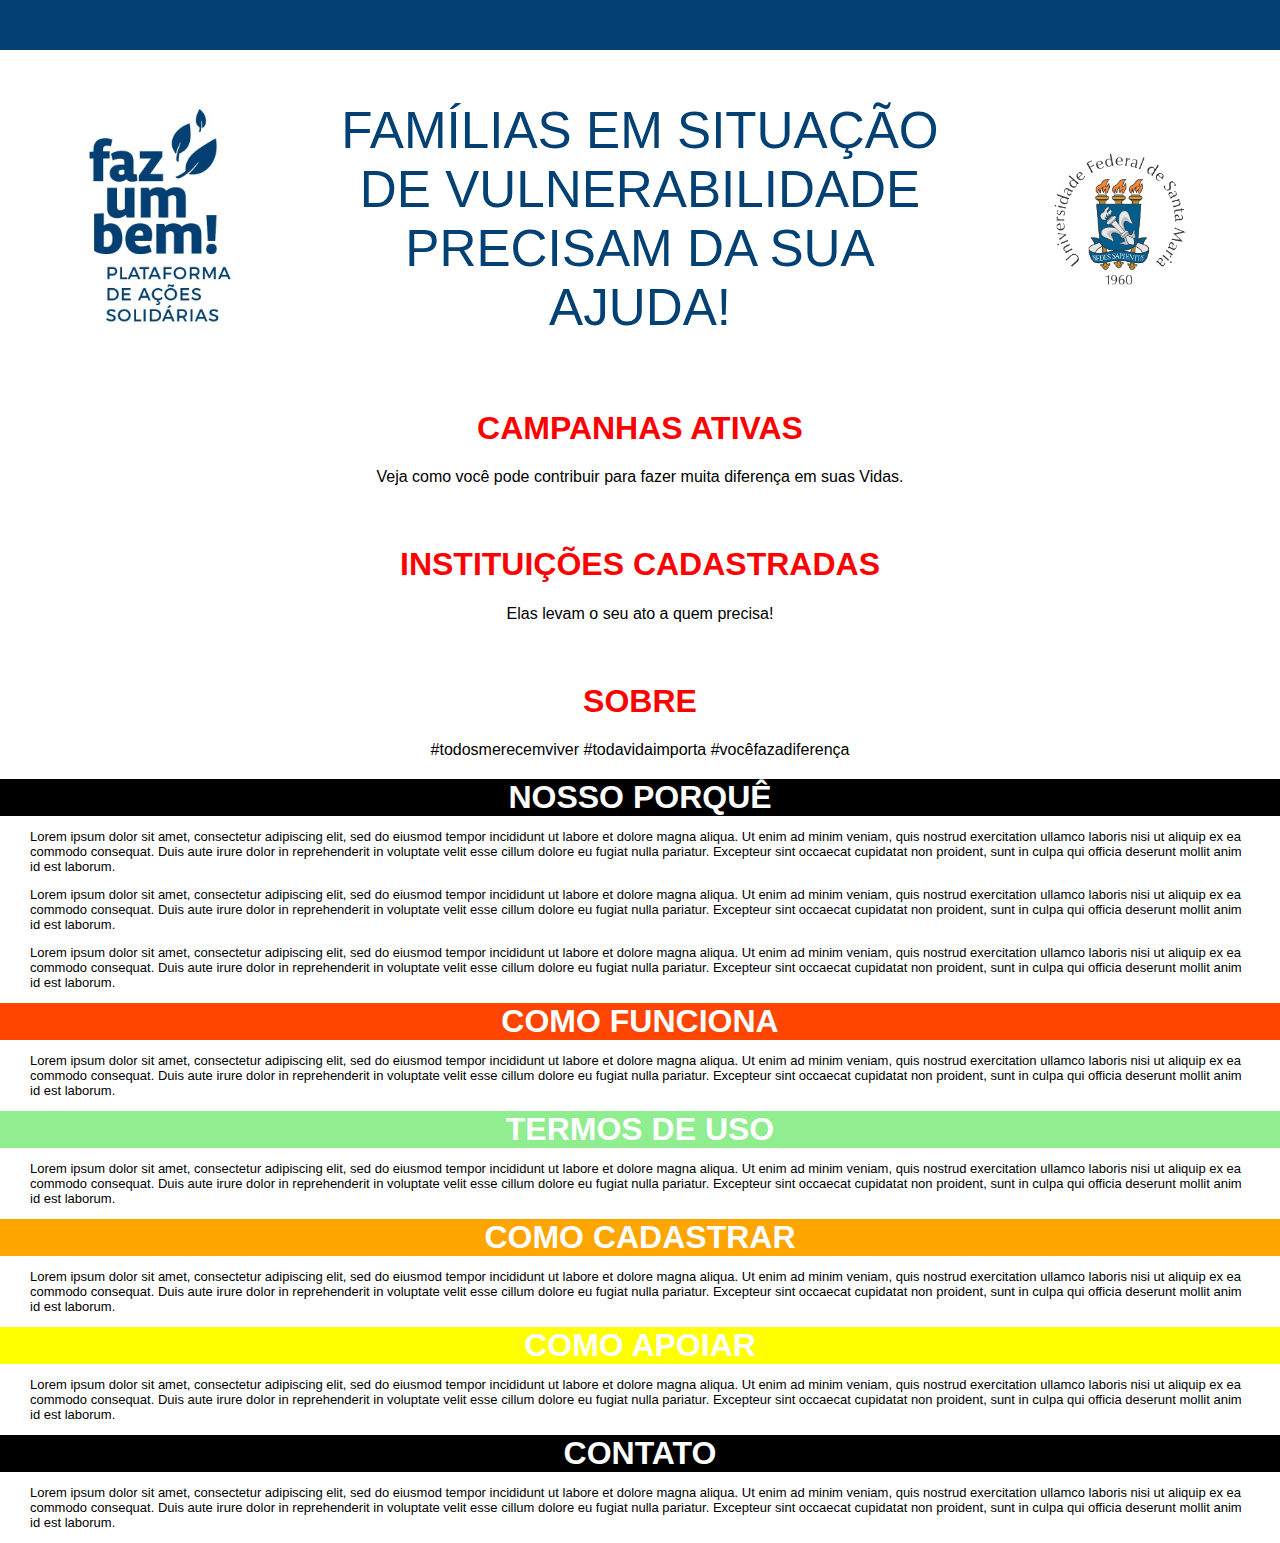
==== index.html @ e6a47573 "FazUmBem first commit" ====
<!DOCTYPE html>
<html lang="en">

<head>
    <meta charset="UTF-8">
    <meta name="viewport" content="width=device-width, initial-scale=1.0">
    <title>Cadastro de Instituição</title>
    <link rel="stylesheet" type="text/css" href="index.css" />
</head>

<body>
    <div class="header-page">

    </div>

    <div class="titulo">
        <img class="marca" src="./images/marca.png"></img>
        <p>famílias em situação de vulnerabilidade precisam da sua ajuda!</p>
        <img class="marca" src="./images/UFSM_principal_cor.png"></img>
    </div>
    <div>
        <div class="header-section">
    <h1>campanhas ativas</h1>
    <p>Veja como você pode contribuir para fazer muita diferença em suas Vidas.</p>
</div>
<div class="content">
    <div id="grid-campanha" class="grid-campanha"></div>
</div>
<div class="header-section">
    <h1>instituições cadastradas</h1>
    <p>Elas levam o seu ato a quem precisa!</p>
</div>
<div id="grid-instituicoes" class="grid-instituicoes"></div>
</div>
<div class="header-section">
    <h1>sobre</h1>
    <p>#todosmerecemviver #todavidaimporta #vocêfazadiferença</p>
</div>
<div id="grid-sobre" class="grid-sobre">
    <div class="card-sobre">
        <h1 style="background-color: black">Nosso Porquê</h1>
        <p>Lorem ipsum dolor sit amet, consectetur adipiscing elit, sed do eiusmod tempor incididunt ut labore et dolore magna aliqua. Ut enim ad minim veniam, quis nostrud exercitation ullamco laboris nisi ut aliquip ex ea commodo consequat. Duis aute irure dolor in reprehenderit in voluptate velit esse cillum dolore eu fugiat nulla pariatur. Excepteur sint occaecat cupidatat non proident, sunt in culpa qui officia deserunt mollit anim id est laborum.</p>
        <p>Lorem ipsum dolor sit amet, consectetur adipiscing elit, sed do eiusmod tempor incididunt ut labore et dolore magna aliqua. Ut enim ad minim veniam, quis nostrud exercitation ullamco laboris nisi ut aliquip ex ea commodo consequat. Duis aute irure dolor in reprehenderit in voluptate velit esse cillum dolore eu fugiat nulla pariatur. Excepteur sint occaecat cupidatat non proident, sunt in culpa qui officia deserunt mollit anim id est laborum.</p>
        <p>Lorem ipsum dolor sit amet, consectetur adipiscing elit, sed do eiusmod tempor incididunt ut labore et dolore magna aliqua. Ut enim ad minim veniam, quis nostrud exercitation ullamco laboris nisi ut aliquip ex ea commodo consequat. Duis aute irure dolor in reprehenderit in voluptate velit esse cillum dolore eu fugiat nulla pariatur. Excepteur sint occaecat cupidatat non proident, sunt in culpa qui officia deserunt mollit anim id est laborum.</p>
    </div>
    <div class="card-sobre">
        <h1 style="background-color: orangered">Como funciona</h1>
        <p>Lorem ipsum dolor sit amet, consectetur adipiscing elit, sed do eiusmod tempor incididunt ut labore et dolore magna aliqua. Ut enim ad minim veniam, quis nostrud exercitation ullamco laboris nisi ut aliquip ex ea commodo consequat. Duis aute irure dolor in reprehenderit in voluptate velit esse cillum dolore eu fugiat nulla pariatur. Excepteur sint occaecat cupidatat non proident, sunt in culpa qui officia deserunt mollit anim id est laborum.</p>
    </div>
    <div class="card-sobre">
        <h1 style="background-color: lightgreen">Termos de Uso</h1>
        <p>Lorem ipsum dolor sit amet, consectetur adipiscing elit, sed do eiusmod tempor incididunt ut labore et dolore magna aliqua. Ut enim ad minim veniam, quis nostrud exercitation ullamco laboris nisi ut aliquip ex ea commodo consequat. Duis aute irure dolor in reprehenderit in voluptate velit esse cillum dolore eu fugiat nulla pariatur. Excepteur sint occaecat cupidatat non proident, sunt in culpa qui officia deserunt mollit anim id est laborum.</p>
    </div>
    <div class="card-sobre">
        <h1 style="background-color: orange">Como cadastrar</h1>
        <p>Lorem ipsum dolor sit amet, consectetur adipiscing elit, sed do eiusmod tempor incididunt ut labore et dolore magna aliqua. Ut enim ad minim veniam, quis nostrud exercitation ullamco laboris nisi ut aliquip ex ea commodo consequat. Duis aute irure dolor in reprehenderit in voluptate velit esse cillum dolore eu fugiat nulla pariatur. Excepteur sint occaecat cupidatat non proident, sunt in culpa qui officia deserunt mollit anim id est laborum.</p>
    </div>
    <div class="card-sobre">
        <h1 style="background-color: yellow">Como Apoiar</h1>
        <p>Lorem ipsum dolor sit amet, consectetur adipiscing elit, sed do eiusmod tempor incididunt ut labore et dolore magna aliqua. Ut enim ad minim veniam, quis nostrud exercitation ullamco laboris nisi ut aliquip ex ea commodo consequat. Duis aute irure dolor in reprehenderit in voluptate velit esse cillum dolore eu fugiat nulla pariatur. Excepteur sint occaecat cupidatat non proident, sunt in culpa qui officia deserunt mollit anim id est laborum.</p>
    </div>
    <div class="card-sobre">
        <h1 style="background-color: black">contato</h1>
        <p>Lorem ipsum dolor sit amet, consectetur adipiscing elit, sed do eiusmod tempor incididunt ut labore et dolore magna aliqua. Ut enim ad minim veniam, quis nostrud exercitation ullamco laboris nisi ut aliquip ex ea commodo consequat. Duis aute irure dolor in reprehenderit in voluptate velit esse cillum dolore eu fugiat nulla pariatur. Excepteur sint occaecat cupidatat non proident, sunt in culpa qui officia deserunt mollit anim id est laborum.</p>
    </div>
</div>

    <script type="text/javascript" src="main.js"></script>
</body>
---- index.css ----
body {
      font-family: Arial, Helvetica, sans-serif;
      margin: 0px;
  }

  .header-page {
      width: 100%;
      height: 50px;
      background-color: rgb(3, 64, 116);
  }

  .titulo {
    display: grid;
    grid-template-columns: repeat(4, 1fr);
    grid-template-areas: "a b b c";
    text-align: center;
  }

  .titulo > img {
    width: 50%;
    height: auto;
    margin: auto;
  }

  .titulo > p {
      grid-area: b;
      text-align: center;
      text-transform: uppercase;
      color: rgb(3, 64, 116);
      font-size: 4vw;
  }

  .header-section {
      text-align: center;
      margin: 20px;
  }

  .header-section > h1 {
    color: red;
    text-transform: uppercase;
  }

  .content {
      text-align: center;
  }

  .grid-campanha {
      display: grid;
      grid-template-columns: repeat(auto-fit, minmax(340px, 1fr));
      margin-left: 5%;
      margin-right: 5%;
      margin-bottom: 40px;
  }

  .card-campanha {
      width: 320px;
      height: auto;
      margin-bottom: 20px;
      border-radius: 8px;
      background-color: rgb(245,245,245);
      padding: 20px;
  }

  .card-campanha img {
      object-fit: cover;
      border-radius: 8px;
      width: 320px;
      max-height: 300px;
  }

  .card-campanha > div {
      text-align: center;
      color: rgb(128, 128, 128);
  }

  .button-doar {
      width: 60%;
      background-color: rgb(255, 95, 130);
      border: none;
      border-radius: 5px;
      color: white;
      padding: 15px 32px;
      text-align: center;
      text-decoration: none;
      display: inline-block;
      font-size: 24px;
  }

  .instituicao-nome {
      color: #000;
  }

  .grid-instituicoes {
      display: grid;
      grid-template-columns: repeat(auto-fit, minmax(130px, 1fr));
      margin-left: 5%;
      margin-right: 5%;
      margin-bottom: 40px;
      background-color: rgb(245,245,245);
      border-radius: 8px;
      box-shadow: 3px 3px 2px rgba(0, 0, 0, .2);

  }

  .card-instituicao {
      max-width: 120px;
      margin: 30px;
      text-align: center;
      font-size: small;
  }

  .card-instituicao > img{
    width: 80%;
    box-shadow: 3px 3px 2px rgba(0, 0, 0, .2);
    border-radius: 50%;
  }

  .card-sobre {
      width: 100%;
      text-align: center;
  }

  .card-sobre > h1 {
      width: 100%;
      margin: 0px;
      color: white;
      text-transform: uppercase;
  }

  .card-sobre > p {
      text-align: left;
      font-size: small;
      padding-left: 30px;
      padding-right: 30px;
  }
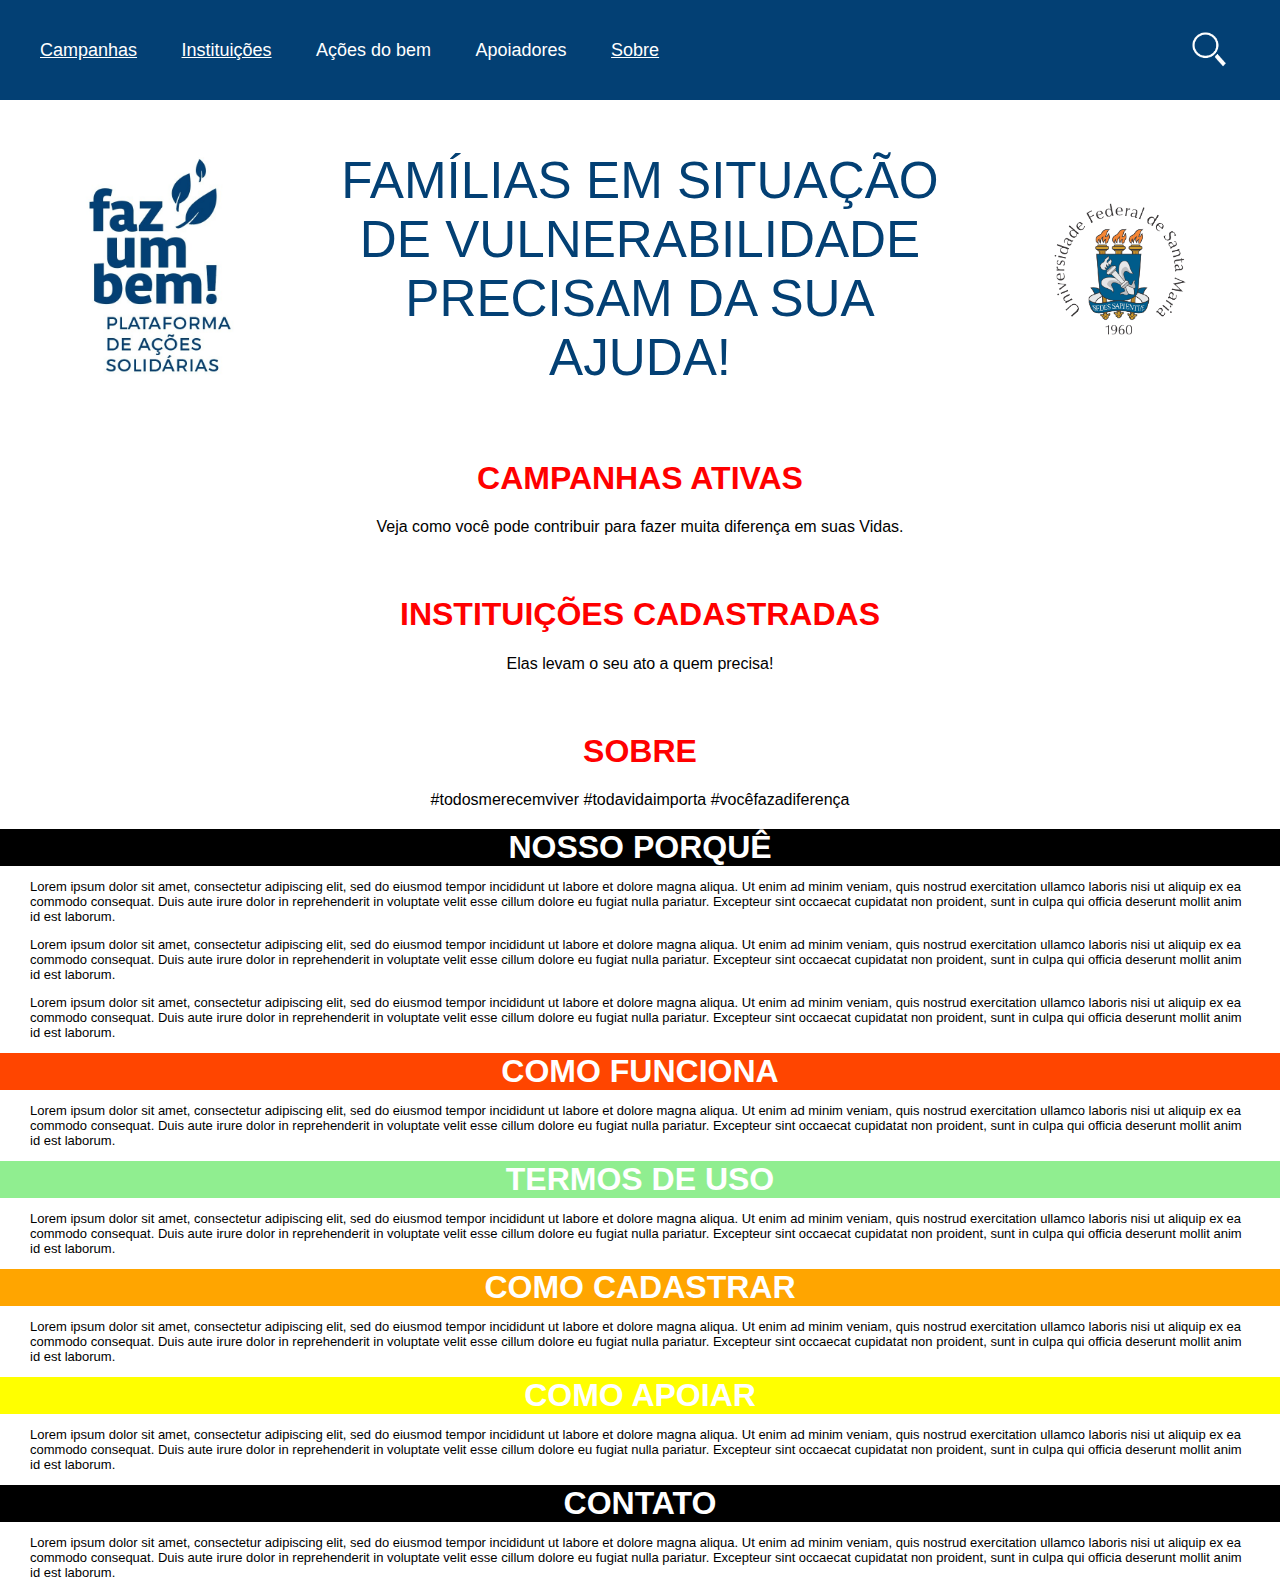
==== commit 9cd9d074: "header" ====
--- a/index.html
+++ b/index.html
@@ -10,6 +10,21 @@
 
 <body>
     <div class="header-page">
+        <div class="header-page-links">
+            <a href="#section-campanhas">Campanhas</a>
+            <a href="#section-instituicoes">Instituições</a>
+            <a>Ações do bem</a>
+            <a>Apoiadores</a>
+            <a href="#section-sobre">Sobre</a>
+        </div>
+        <div class="header-page-buttons">
+            <a class="icon-busca"></a>
+        </div>
+        <div class="header-page-buttons-mobile">
+            <a class="icon-menu"></a>
+            <a class="icon-busca"></a>
+        </div>
+    </div>
 
     </div>
 
@@ -18,52 +33,113 @@
         <p>famílias em situação de vulnerabilidade precisam da sua ajuda!</p>
         <img class="marca" src="./images/UFSM_principal_cor.png"></img>
     </div>
-    <div>
+    <div class="content"></div>
+    <div id="section-campanhas">
         <div class="header-section">
-    <h1>campanhas ativas</h1>
-    <p>Veja como você pode contribuir para fazer muita diferença em suas Vidas.</p>
-</div>
-<div class="content">
-    <div id="grid-campanha" class="grid-campanha"></div>
-</div>
-<div class="header-section">
-    <h1>instituições cadastradas</h1>
-    <p>Elas levam o seu ato a quem precisa!</p>
-</div>
-<div id="grid-instituicoes" class="grid-instituicoes"></div>
-</div>
-<div class="header-section">
-    <h1>sobre</h1>
-    <p>#todosmerecemviver #todavidaimporta #vocêfazadiferença</p>
-</div>
-<div id="grid-sobre" class="grid-sobre">
-    <div class="card-sobre">
-        <h1 style="background-color: black">Nosso Porquê</h1>
-        <p>Lorem ipsum dolor sit amet, consectetur adipiscing elit, sed do eiusmod tempor incididunt ut labore et dolore magna aliqua. Ut enim ad minim veniam, quis nostrud exercitation ullamco laboris nisi ut aliquip ex ea commodo consequat. Duis aute irure dolor in reprehenderit in voluptate velit esse cillum dolore eu fugiat nulla pariatur. Excepteur sint occaecat cupidatat non proident, sunt in culpa qui officia deserunt mollit anim id est laborum.</p>
-        <p>Lorem ipsum dolor sit amet, consectetur adipiscing elit, sed do eiusmod tempor incididunt ut labore et dolore magna aliqua. Ut enim ad minim veniam, quis nostrud exercitation ullamco laboris nisi ut aliquip ex ea commodo consequat. Duis aute irure dolor in reprehenderit in voluptate velit esse cillum dolore eu fugiat nulla pariatur. Excepteur sint occaecat cupidatat non proident, sunt in culpa qui officia deserunt mollit anim id est laborum.</p>
-        <p>Lorem ipsum dolor sit amet, consectetur adipiscing elit, sed do eiusmod tempor incididunt ut labore et dolore magna aliqua. Ut enim ad minim veniam, quis nostrud exercitation ullamco laboris nisi ut aliquip ex ea commodo consequat. Duis aute irure dolor in reprehenderit in voluptate velit esse cillum dolore eu fugiat nulla pariatur. Excepteur sint occaecat cupidatat non proident, sunt in culpa qui officia deserunt mollit anim id est laborum.</p>
+            <h1>campanhas ativas</h1>
+            <p>Veja como você pode contribuir para fazer muita diferença em suas Vidas.</p>
+        </div>
+
+        <div id="grid-campanha" class="grid-campanha"></div>
     </div>
-    <div class="card-sobre">
-        <h1 style="background-color: orangered">Como funciona</h1>
-        <p>Lorem ipsum dolor sit amet, consectetur adipiscing elit, sed do eiusmod tempor incididunt ut labore et dolore magna aliqua. Ut enim ad minim veniam, quis nostrud exercitation ullamco laboris nisi ut aliquip ex ea commodo consequat. Duis aute irure dolor in reprehenderit in voluptate velit esse cillum dolore eu fugiat nulla pariatur. Excepteur sint occaecat cupidatat non proident, sunt in culpa qui officia deserunt mollit anim id est laborum.</p>
+    <div id="section-instituicoes">
+        <div class="header-section">
+            <h1>instituições cadastradas</h1>
+            <p>Elas levam o seu ato a quem precisa!</p>
+        </div>
+        <div id="grid-instituicoes" class="grid-instituicoes"></div>
     </div>
-    <div class="card-sobre">
-        <h1 style="background-color: lightgreen">Termos de Uso</h1>
-        <p>Lorem ipsum dolor sit amet, consectetur adipiscing elit, sed do eiusmod tempor incididunt ut labore et dolore magna aliqua. Ut enim ad minim veniam, quis nostrud exercitation ullamco laboris nisi ut aliquip ex ea commodo consequat. Duis aute irure dolor in reprehenderit in voluptate velit esse cillum dolore eu fugiat nulla pariatur. Excepteur sint occaecat cupidatat non proident, sunt in culpa qui officia deserunt mollit anim id est laborum.</p>
+    <div id="section-sobre">
+        <div class="header-section">
+            <h1>sobre</h1>
+            <p>#todosmerecemviver #todavidaimporta #vocêfazadiferença</p>
+        </div>
+        <div id="grid-sobre" class="grid-sobre">
+            <div class="card-sobre">
+                <h1 style="background-color: black">Nosso Porquê</h1>
+                <p>Lorem ipsum dolor sit amet, consectetur adipiscing elit, sed do eiusmod tempor incididunt ut labore
+                    et
+                    dolore magna aliqua. Ut enim ad minim veniam, quis nostrud exercitation ullamco laboris nisi ut
+                    aliquip
+                    ex ea commodo consequat. Duis aute irure dolor in reprehenderit in voluptate velit esse cillum
+                    dolore eu
+                    fugiat nulla pariatur. Excepteur sint occaecat cupidatat non proident, sunt in culpa qui officia
+                    deserunt mollit anim id est laborum.</p>
+                <p>Lorem ipsum dolor sit amet, consectetur adipiscing elit, sed do eiusmod tempor incididunt ut labore
+                    et
+                    dolore magna aliqua. Ut enim ad minim veniam, quis nostrud exercitation ullamco laboris nisi ut
+                    aliquip
+                    ex ea commodo consequat. Duis aute irure dolor in reprehenderit in voluptate velit esse cillum
+                    dolore eu
+                    fugiat nulla pariatur. Excepteur sint occaecat cupidatat non proident, sunt in culpa qui officia
+                    deserunt mollit anim id est laborum.</p>
+                <p>Lorem ipsum dolor sit amet, consectetur adipiscing elit, sed do eiusmod tempor incididunt ut labore
+                    et
+                    dolore magna aliqua. Ut enim ad minim veniam, quis nostrud exercitation ullamco laboris nisi ut
+                    aliquip
+                    ex ea commodo consequat. Duis aute irure dolor in reprehenderit in voluptate velit esse cillum
+                    dolore eu
+                    fugiat nulla pariatur. Excepteur sint occaecat cupidatat non proident, sunt in culpa qui officia
+                    deserunt mollit anim id est laborum.</p>
+            </div>
+            <div class="card-sobre">
+                <h1 style="background-color: orangered">Como funciona</h1>
+                <p>Lorem ipsum dolor sit amet, consectetur adipiscing elit, sed do eiusmod tempor incididunt ut labore
+                    et
+                    dolore magna aliqua. Ut enim ad minim veniam, quis nostrud exercitation ullamco laboris nisi ut
+                    aliquip
+                    ex ea commodo consequat. Duis aute irure dolor in reprehenderit in voluptate velit esse cillum
+                    dolore eu
+                    fugiat nulla pariatur. Excepteur sint occaecat cupidatat non proident, sunt in culpa qui officia
+                    deserunt mollit anim id est laborum.</p>
+            </div>
+            <div class="card-sobre">
+                <h1 style="background-color: lightgreen">Termos de Uso</h1>
+                <p>Lorem ipsum dolor sit amet, consectetur adipiscing elit, sed do eiusmod tempor incididunt ut labore
+                    et
+                    dolore magna aliqua. Ut enim ad minim veniam, quis nostrud exercitation ullamco laboris nisi ut
+                    aliquip
+                    ex ea commodo consequat. Duis aute irure dolor in reprehenderit in voluptate velit esse cillum
+                    dolore eu
+                    fugiat nulla pariatur. Excepteur sint occaecat cupidatat non proident, sunt in culpa qui officia
+                    deserunt mollit anim id est laborum.</p>
+            </div>
+            <div class="card-sobre">
+                <h1 style="background-color: orange">Como cadastrar</h1>
+                <p>Lorem ipsum dolor sit amet, consectetur adipiscing elit, sed do eiusmod tempor incididunt ut labore
+                    et
+                    dolore magna aliqua. Ut enim ad minim veniam, quis nostrud exercitation ullamco laboris nisi ut
+                    aliquip
+                    ex ea commodo consequat. Duis aute irure dolor in reprehenderit in voluptate velit esse cillum
+                    dolore eu
+                    fugiat nulla pariatur. Excepteur sint occaecat cupidatat non proident, sunt in culpa qui officia
+                    deserunt mollit anim id est laborum.</p>
+            </div>
+            <div class="card-sobre">
+                <h1 style="background-color: yellow">Como Apoiar</h1>
+                <p>Lorem ipsum dolor sit amet, consectetur adipiscing elit, sed do eiusmod tempor incididunt ut labore
+                    et
+                    dolore magna aliqua. Ut enim ad minim veniam, quis nostrud exercitation ullamco laboris nisi ut
+                    aliquip
+                    ex ea commodo consequat. Duis aute irure dolor in reprehenderit in voluptate velit esse cillum
+                    dolore eu
+                    fugiat nulla pariatur. Excepteur sint occaecat cupidatat non proident, sunt in culpa qui officia
+                    deserunt mollit anim id est laborum.</p>
+            </div>
+            <div class="card-sobre">
+                <h1 style="background-color: black">contato</h1>
+                <p>Lorem ipsum dolor sit amet, consectetur adipiscing elit, sed do eiusmod tempor incididunt ut labore
+                    et
+                    dolore magna aliqua. Ut enim ad minim veniam, quis nostrud exercitation ullamco laboris nisi ut
+                    aliquip
+                    ex ea commodo consequat. Duis aute irure dolor in reprehenderit in voluptate velit esse cillum
+                    dolore eu
+                    fugiat nulla pariatur. Excepteur sint occaecat cupidatat non proident, sunt in culpa qui officia
+                    deserunt mollit anim id est laborum.</p>
+            </div>
+        </div>
     </div>
-    <div class="card-sobre">
-        <h1 style="background-color: orange">Como cadastrar</h1>
-        <p>Lorem ipsum dolor sit amet, consectetur adipiscing elit, sed do eiusmod tempor incididunt ut labore et dolore magna aliqua. Ut enim ad minim veniam, quis nostrud exercitation ullamco laboris nisi ut aliquip ex ea commodo consequat. Duis aute irure dolor in reprehenderit in voluptate velit esse cillum dolore eu fugiat nulla pariatur. Excepteur sint occaecat cupidatat non proident, sunt in culpa qui officia deserunt mollit anim id est laborum.</p>
     </div>
-    <div class="card-sobre">
-        <h1 style="background-color: yellow">Como Apoiar</h1>
-        <p>Lorem ipsum dolor sit amet, consectetur adipiscing elit, sed do eiusmod tempor incididunt ut labore et dolore magna aliqua. Ut enim ad minim veniam, quis nostrud exercitation ullamco laboris nisi ut aliquip ex ea commodo consequat. Duis aute irure dolor in reprehenderit in voluptate velit esse cillum dolore eu fugiat nulla pariatur. Excepteur sint occaecat cupidatat non proident, sunt in culpa qui officia deserunt mollit anim id est laborum.</p>
-    </div>
-    <div class="card-sobre">
-        <h1 style="background-color: black">contato</h1>
-        <p>Lorem ipsum dolor sit amet, consectetur adipiscing elit, sed do eiusmod tempor incididunt ut labore et dolore magna aliqua. Ut enim ad minim veniam, quis nostrud exercitation ullamco laboris nisi ut aliquip ex ea commodo consequat. Duis aute irure dolor in reprehenderit in voluptate velit esse cillum dolore eu fugiat nulla pariatur. Excepteur sint occaecat cupidatat non proident, sunt in culpa qui officia deserunt mollit anim id est laborum.</p>
-    </div>
-</div>
 
     <script type="text/javascript" src="main.js"></script>
 </body>--- a/index.css
+++ b/index.css
@@ -1,136 +1,209 @@
-
-  body {
-      font-family: Arial, Helvetica, sans-serif;
-      margin: 0px;
-  }
-
-  .header-page {
-      width: 100%;
-      height: 50px;
-      background-color: rgb(3, 64, 116);
-  }
-
-  .titulo {
+body {
+    font-family: Arial, Helvetica, sans-serif;
+    margin: 0px;
+}
+
+.header-page {
+    width: 100%;
+    height: 100px;
+    background-color: rgb(3, 64, 116);
+    display: flex;
+    align-items: center;
+    position: relative;
+}
+
+.header-page-mobile {
+    visibility: hidden;
+}
+
+.header-page-links {
+    text-align: left;
+    width: 80%;
+}
+
+.header-page-links>a {
+    color: white;
+    margin-left: 40px;
+    font-size: large;
+}
+
+.header-page-buttons {
+    text-align: right;
+    width: 20%;
+    padding-right: 50px;
+}
+
+.header-page-buttons-mobile {
+    position: absolute;
+    width: 100%;
+    padding-left: 15px;
+    padding-right: 15px;
+    visibility: hidden;
+}
+
+.icon-busca {
+    background-image: url(images/busca.png);
+    background-repeat: no-repeat;
+    background-size: contain;
+    float: right;
+    width: 40px;
+    height: 40px;
+}
+
+.icon-menu {
+    background-image: url(images/menu.png);
+    background-repeat: no-repeat;
+    background-size: contain;
+    float: left;
+    width: 40px;
+    height: 40px;
+}
+
+@media only screen and (max-width:900px) {
+    .header-page {
+        height: 50px;
+    }
+
+    .header-page-links {
+        visibility: hidden;
+    }
+
+    .header-page-buttons {
+        visibility: hidden;
+    }
+
+    .header-page-buttons-mobile{
+        visibility: visible;
+    }
+
+    .icon-busca {
+        margin-right: 20px;
+    }
+
+}
+
+.titulo {
     display: grid;
     grid-template-columns: repeat(4, 1fr);
     grid-template-areas: "a b b c";
     text-align: center;
-  }
-
-  .titulo > img {
+}
+
+.titulo>img {
     width: 50%;
     height: auto;
     margin: auto;
-  }
-
-  .titulo > p {
-      grid-area: b;
-      text-align: center;
-      text-transform: uppercase;
-      color: rgb(3, 64, 116);
-      font-size: 4vw;
-  }
-
-  .header-section {
-      text-align: center;
-      margin: 20px;
-  }
-
-  .header-section > h1 {
+}
+
+.titulo>p {
+    grid-area: b;
+    text-align: center;
+    text-transform: uppercase;
+    color: rgb(3, 64, 116);
+    font-size: 4vw;
+}
+
+.header-section {
+    text-align: center;
+    margin: 20px;
+}
+
+.header-section>h1 {
     color: red;
     text-transform: uppercase;
-  }
-
-  .content {
-      text-align: center;
-  }
-
-  .grid-campanha {
-      display: grid;
-      grid-template-columns: repeat(auto-fit, minmax(340px, 1fr));
-      margin-left: 5%;
-      margin-right: 5%;
-      margin-bottom: 40px;
-  }
-
-  .card-campanha {
-      width: 320px;
-      height: auto;
-      margin-bottom: 20px;
-      border-radius: 8px;
-      background-color: rgb(245,245,245);
-      padding: 20px;
-  }
-
-  .card-campanha img {
-      object-fit: cover;
-      border-radius: 8px;
-      width: 320px;
-      max-height: 300px;
-  }
-
-  .card-campanha > div {
-      text-align: center;
-      color: rgb(128, 128, 128);
-  }
-
-  .button-doar {
-      width: 60%;
-      background-color: rgb(255, 95, 130);
-      border: none;
-      border-radius: 5px;
-      color: white;
-      padding: 15px 32px;
-      text-align: center;
-      text-decoration: none;
-      display: inline-block;
-      font-size: 24px;
-  }
-
-  .instituicao-nome {
-      color: #000;
-  }
-
-  .grid-instituicoes {
-      display: grid;
-      grid-template-columns: repeat(auto-fit, minmax(130px, 1fr));
-      margin-left: 5%;
-      margin-right: 5%;
-      margin-bottom: 40px;
-      background-color: rgb(245,245,245);
-      border-radius: 8px;
-      box-shadow: 3px 3px 2px rgba(0, 0, 0, .2);
-
-  }
-
-  .card-instituicao {
-      max-width: 120px;
-      margin: 30px;
-      text-align: center;
-      font-size: small;
-  }
-
-  .card-instituicao > img{
+}
+
+.content {
+    text-align: center;
+}
+
+.grid-campanha {
+    display: grid;
+    grid-template-columns: repeat(auto-fit, minmax(350px, 1fr));
+    margin-left: 5%;
+    margin-right: 5%;
+    margin-bottom: 40px;
+}
+
+.card-campanha {
+    width: 320px;
+    height: auto;
+    margin: 10px;
+    border-radius: 8px;
+    background-color: rgb(245, 245, 245);
+    padding: 20px;
+}
+
+.card-campanha img {
+    object-fit: cover;
+    border-radius: 8px;
+    width: 320px;
+    max-height: 300px;
+}
+
+.card-campanha>div {
+    text-align: center;
+    color: rgb(128, 128, 128);
+}
+
+.button-doar {
+    width: 60%;
+    background-color: rgb(255, 95, 130);
+    border: none;
+    border-radius: 5px;
+    color: white;
+    padding: 15px 32px;
+    text-align: center;
+    text-decoration: none;
+    display: inline-block;
+    font-size: 24px;
+}
+
+.instituicao-nome {
+    color: #000;
+}
+
+.grid-instituicoes {
+    display: grid;
+    grid-template-columns: repeat(auto-fit, minmax(130px, 1fr));
+    margin-left: 5%;
+    margin-right: 5%;
+    margin-bottom: 40px;
+    background-color: rgb(245, 245, 245);
+    border-radius: 8px;
+    box-shadow: 3px 3px 2px rgba(0, 0, 0, .2);
+}
+
+.card-instituicao {
+    max-width: 120px;
+    margin-left: 30px;
+    margin-right: 30px;
+    margin-top: 30px;
+    text-align: center;
+    font-size: small;
+}
+
+.card-instituicao>img {
     width: 80%;
     box-shadow: 3px 3px 2px rgba(0, 0, 0, .2);
     border-radius: 50%;
-  }
-
-  .card-sobre {
-      width: 100%;
-      text-align: center;
-  }
-
-  .card-sobre > h1 {
-      width: 100%;
-      margin: 0px;
-      color: white;
-      text-transform: uppercase;
-  }
-
-  .card-sobre > p {
-      text-align: left;
-      font-size: small;
-      padding-left: 30px;
-      padding-right: 30px;
-  }+}
+
+.card-sobre {
+    width: 100%;
+    text-align: center;
+}
+
+.card-sobre>h1 {
+    width: 100%;
+    margin: 0px;
+    color: white;
+    text-transform: uppercase;
+}
+
+.card-sobre>p {
+    text-align: left;
+    font-size: small;
+    padding-left: 30px;
+    padding-right: 30px;
+}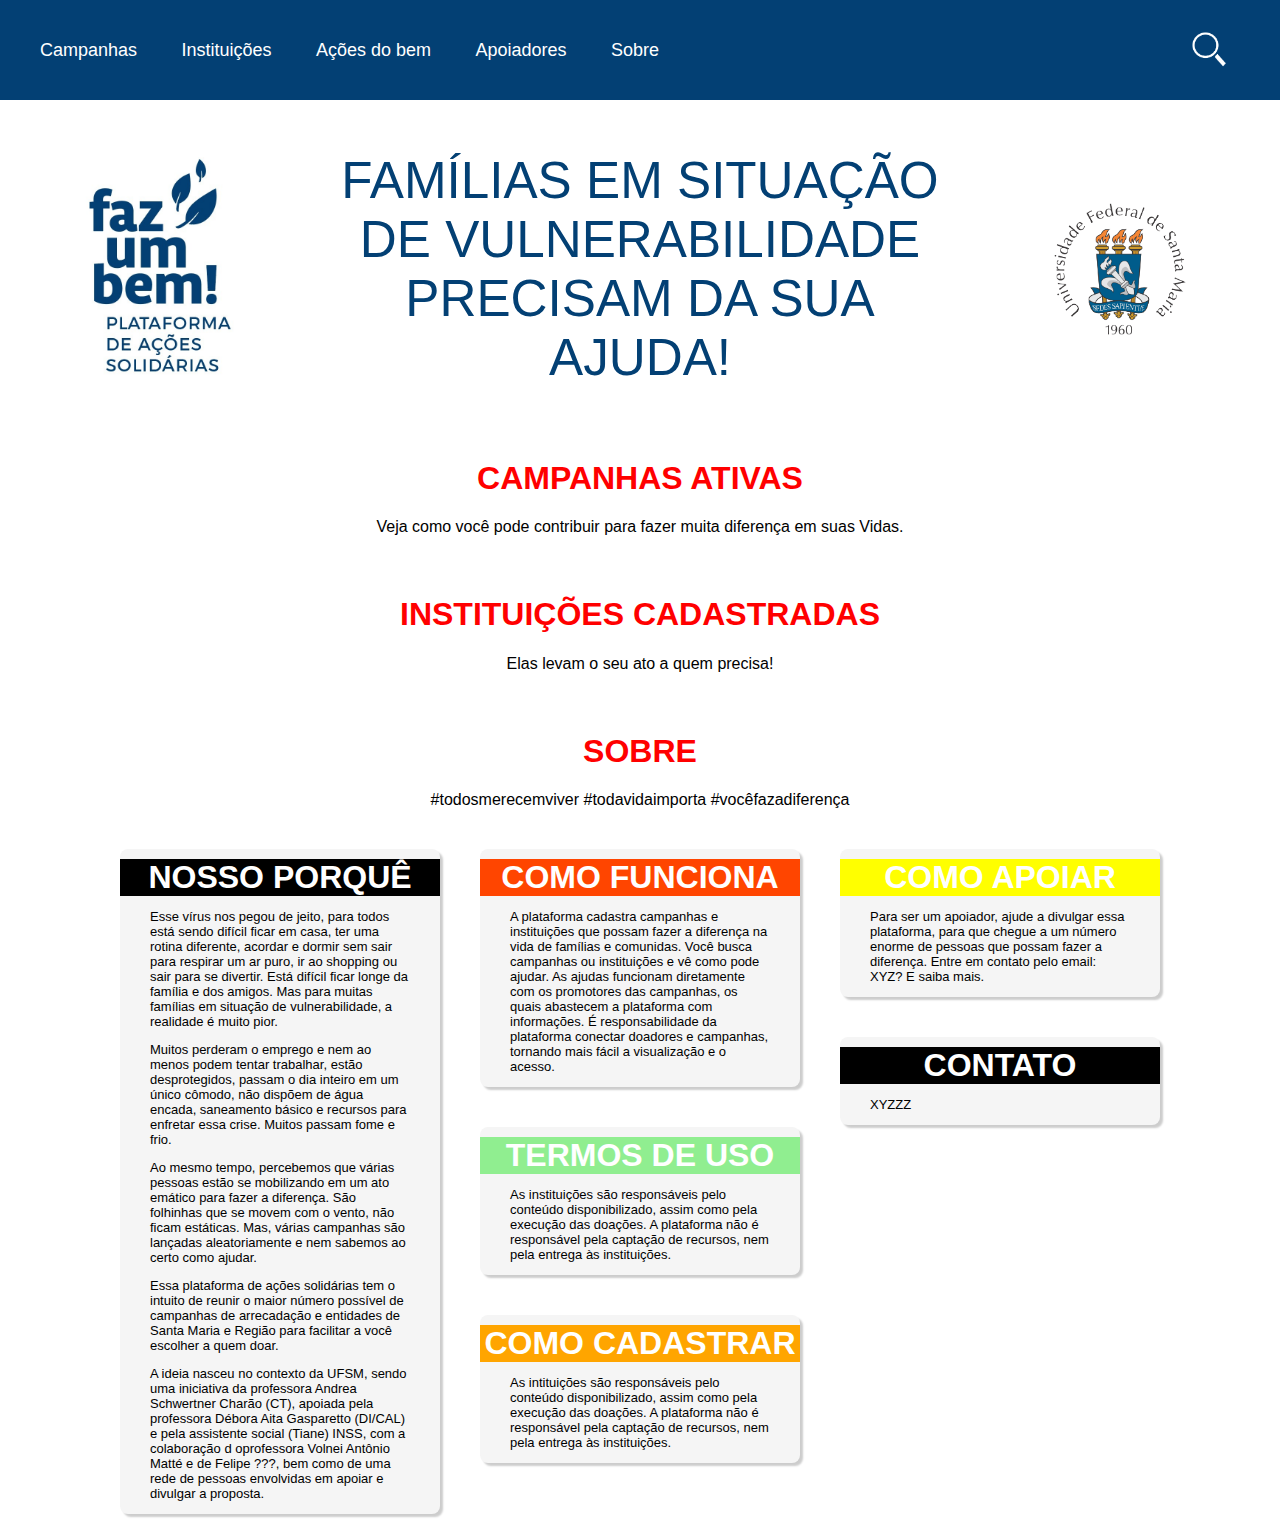
==== commit 350917c9: "modal e sobre" ====
--- a/index.html
+++ b/index.html
@@ -21,11 +21,18 @@
             <a class="icon-busca"></a>
         </div>
         <div class="header-page-buttons-mobile">
-            <a class="icon-menu"></a>
+            <a id="side-menu-button" class="icon-menu"></a>
             <a class="icon-busca"></a>
         </div>
     </div>
 
+    <div id="side-menu" class="side-menu">
+        <a id="menu-close-button" class="close-button"></a>
+        <a href="#section-campanhas">Campanhas</a>
+        <a href="#section-instituicoes">Instituições</a>
+        <a>Ações do bem</a>
+        <a>Apoiadores</a>
+        <a href="#section-sobre">Sobre</a>
     </div>
 
     <div class="titulo">
@@ -49,7 +56,8 @@
         </div>
         <div id="grid-instituicoes" class="grid-instituicoes"></div>
     </div>
-    <div id="section-sobre">
+    <div class="center">
+    <div class="section-sobre" id="section-sobre">
         <div class="header-section">
             <h1>sobre</h1>
             <p>#todosmerecemviver #todavidaimporta #vocêfazadiferença</p>
@@ -57,89 +65,62 @@
         <div id="grid-sobre" class="grid-sobre">
             <div class="card-sobre">
                 <h1 style="background-color: black">Nosso Porquê</h1>
-                <p>Lorem ipsum dolor sit amet, consectetur adipiscing elit, sed do eiusmod tempor incididunt ut labore
-                    et
-                    dolore magna aliqua. Ut enim ad minim veniam, quis nostrud exercitation ullamco laboris nisi ut
-                    aliquip
-                    ex ea commodo consequat. Duis aute irure dolor in reprehenderit in voluptate velit esse cillum
-                    dolore eu
-                    fugiat nulla pariatur. Excepteur sint occaecat cupidatat non proident, sunt in culpa qui officia
-                    deserunt mollit anim id est laborum.</p>
-                <p>Lorem ipsum dolor sit amet, consectetur adipiscing elit, sed do eiusmod tempor incididunt ut labore
-                    et
-                    dolore magna aliqua. Ut enim ad minim veniam, quis nostrud exercitation ullamco laboris nisi ut
-                    aliquip
-                    ex ea commodo consequat. Duis aute irure dolor in reprehenderit in voluptate velit esse cillum
-                    dolore eu
-                    fugiat nulla pariatur. Excepteur sint occaecat cupidatat non proident, sunt in culpa qui officia
-                    deserunt mollit anim id est laborum.</p>
-                <p>Lorem ipsum dolor sit amet, consectetur adipiscing elit, sed do eiusmod tempor incididunt ut labore
-                    et
-                    dolore magna aliqua. Ut enim ad minim veniam, quis nostrud exercitation ullamco laboris nisi ut
-                    aliquip
-                    ex ea commodo consequat. Duis aute irure dolor in reprehenderit in voluptate velit esse cillum
-                    dolore eu
-                    fugiat nulla pariatur. Excepteur sint occaecat cupidatat non proident, sunt in culpa qui officia
-                    deserunt mollit anim id est laborum.</p>
+                <p>Esse vírus nos pegou de jeito, para todos está sendo difícil ficar em casa, ter uma rotina diferente, 
+                    acordar e dormir  sem sair para respirar um ar puro, ir ao shopping ou sair para se divertir. Está 
+                    difícil ficar longe da família e dos amigos. Mas para muitas famílias em situação de vulnerabilidade, 
+                    a realidade é muito pior.
+                </p>
+                <p>Muitos perderam o emprego e nem ao menos podem tentar trabalhar, estão desprotegidos, passam o dia inteiro 
+                    em um único cômodo, não dispõem de água encada, saneamento básico e recursos para enfretar essa crise. 
+                    Muitos passam fome e frio.
+                </p>
+                <p>Ao mesmo tempo, percebemos que várias pessoas estão se mobilizando em um ato emático para fazer a 
+                    diferença. São folhinhas que se movem com o vento, não ficam estáticas. Mas, várias campanhas são 
+                    lançadas aleatoriamente e nem sabemos ao certo como ajudar.
+                </p>
+                <p>Essa plataforma de ações solidárias tem o intuito de reunir o maior número possível de campanhas de arrecadação 
+                    e entidades de Santa Maria e Região para facilitar a você escolher a quem doar.
+                </p>
+                <p>A ideia nasceu no contexto da UFSM, sendo uma iniciativa da professora Andrea Schwertner Charão (CT), 
+                    apoiada pela professora Débora Aita Gasparetto (DI/CAL) e pela assistente social (Tiane) INSS, com a 
+                    colaboração d oprofessora Volnei Antônio Matté e de Felipe ???, bem como de uma rede de pessoas envolvidas em 
+                    apoiar e divulgar a proposta.
+                </p>
             </div>
             <div class="card-sobre">
                 <h1 style="background-color: orangered">Como funciona</h1>
-                <p>Lorem ipsum dolor sit amet, consectetur adipiscing elit, sed do eiusmod tempor incididunt ut labore
-                    et
-                    dolore magna aliqua. Ut enim ad minim veniam, quis nostrud exercitation ullamco laboris nisi ut
-                    aliquip
-                    ex ea commodo consequat. Duis aute irure dolor in reprehenderit in voluptate velit esse cillum
-                    dolore eu
-                    fugiat nulla pariatur. Excepteur sint occaecat cupidatat non proident, sunt in culpa qui officia
-                    deserunt mollit anim id est laborum.</p>
+                <p>A plataforma cadastra campanhas e instituições que possam fazer a diferença na vida de famílias e comunidas. 
+                    Você busca campanhas ou instituições e vê como pode ajudar. As ajudas funcionam diretamente com os promotores 
+                    das campanhas, os quais abastecem a plataforma com informações. É responsabilidade da plataforma conectar doadores 
+                    e campanhas, tornando mais fácil a visualização e o acesso.
+                </p>
             </div>
             <div class="card-sobre">
                 <h1 style="background-color: lightgreen">Termos de Uso</h1>
-                <p>Lorem ipsum dolor sit amet, consectetur adipiscing elit, sed do eiusmod tempor incididunt ut labore
-                    et
-                    dolore magna aliqua. Ut enim ad minim veniam, quis nostrud exercitation ullamco laboris nisi ut
-                    aliquip
-                    ex ea commodo consequat. Duis aute irure dolor in reprehenderit in voluptate velit esse cillum
-                    dolore eu
-                    fugiat nulla pariatur. Excepteur sint occaecat cupidatat non proident, sunt in culpa qui officia
-                    deserunt mollit anim id est laborum.</p>
+                <p>As instituições são responsáveis pelo conteúdo disponibilizado, assim como pela execução das doações. 
+                    A plataforma não é responsável pela captação de recursos, nem pela entrega às instituições.
+                </p>
             </div>
             <div class="card-sobre">
                 <h1 style="background-color: orange">Como cadastrar</h1>
-                <p>Lorem ipsum dolor sit amet, consectetur adipiscing elit, sed do eiusmod tempor incididunt ut labore
-                    et
-                    dolore magna aliqua. Ut enim ad minim veniam, quis nostrud exercitation ullamco laboris nisi ut
-                    aliquip
-                    ex ea commodo consequat. Duis aute irure dolor in reprehenderit in voluptate velit esse cillum
-                    dolore eu
-                    fugiat nulla pariatur. Excepteur sint occaecat cupidatat non proident, sunt in culpa qui officia
-                    deserunt mollit anim id est laborum.</p>
+                <p>As intituições são responsáveis pelo conteúdo disponibilizado, assim como pela execução das doações. 
+                    A plataforma não é responsável pela captação de recursos, nem pela entrega às instituições.
+                </p>
             </div>
             <div class="card-sobre">
                 <h1 style="background-color: yellow">Como Apoiar</h1>
-                <p>Lorem ipsum dolor sit amet, consectetur adipiscing elit, sed do eiusmod tempor incididunt ut labore
-                    et
-                    dolore magna aliqua. Ut enim ad minim veniam, quis nostrud exercitation ullamco laboris nisi ut
-                    aliquip
-                    ex ea commodo consequat. Duis aute irure dolor in reprehenderit in voluptate velit esse cillum
-                    dolore eu
-                    fugiat nulla pariatur. Excepteur sint occaecat cupidatat non proident, sunt in culpa qui officia
-                    deserunt mollit anim id est laborum.</p>
+                <p>Para ser um apoiador, ajude a divulgar essa plataforma, para que chegue a um número enorme 
+                    de pessoas que possam fazer a diferença. Entre em contato pelo email: XYZ? E saiba mais.
+                </p>
             </div>
             <div class="card-sobre">
                 <h1 style="background-color: black">contato</h1>
-                <p>Lorem ipsum dolor sit amet, consectetur adipiscing elit, sed do eiusmod tempor incididunt ut labore
-                    et
-                    dolore magna aliqua. Ut enim ad minim veniam, quis nostrud exercitation ullamco laboris nisi ut
-                    aliquip
-                    ex ea commodo consequat. Duis aute irure dolor in reprehenderit in voluptate velit esse cillum
-                    dolore eu
-                    fugiat nulla pariatur. Excepteur sint occaecat cupidatat non proident, sunt in culpa qui officia
-                    deserunt mollit anim id est laborum.</p>
+                <p>XYZZZ</p>
             </div>
         </div>
     </div>
     </div>
 
+
     <script type="text/javascript" src="main.js"></script>
 </body>--- a/index.css
+++ b/index.css
@@ -25,6 +25,7 @@
     color: white;
     margin-left: 40px;
     font-size: large;
+    text-decoration: none;
 }
 
 .header-page-buttons {
@@ -63,23 +64,76 @@
     .header-page {
         height: 50px;
     }
-
     .header-page-links {
         visibility: hidden;
     }
-
     .header-page-buttons {
         visibility: hidden;
     }
-
-    .header-page-buttons-mobile{
+    .header-page-buttons-mobile {
         visibility: visible;
     }
-
     .icon-busca {
         margin-right: 20px;
     }
-
+}
+
+.side-menu {
+    width: 0px;
+    height: 100%;
+    position: fixed;
+    left: 0px;
+    top: 0px;
+    z-index: 1;
+    overflow-x: hidden;
+    background-color: rgb(3, 64, 116);
+    padding-top: 30px;
+    transition: 0.5s;
+}
+
+.side-menu>a {
+    display: block;
+    font-size: large;
+    text-decoration: none;
+    color: white;
+    padding: 5px 5px 5px 10px;
+    transition: 0.3s;
+}
+
+.close-button {
+    position: absolute;
+    top: 5px;
+    right: 5px;
+    background-image: url(images/close.png);
+    background-repeat: no-repeat;
+    background-size: contain;
+    width: 15px;
+    height: 15px;
+}
+
+.modal {
+    position: fixed;
+    width: 100%;
+    height: 100%;
+    left: 0px;
+    top: 0px;
+    z-index: 2;
+    background-color: rgba(0, 0, 0, .8);
+}
+
+.modal-content {
+    position: absolute;
+    top: calc(50% - 200px);
+    left: calc(50% - 200px);
+    width: 400px;
+    height: 400px;
+    background-color: white;
+    border-radius: 8px;
+    z-index: 3;
+}
+
+.modal-content>.close-button {
+    background-image: url(images/close-black.png);
 }
 
 .titulo {
@@ -189,21 +243,52 @@
     border-radius: 50%;
 }
 
-.card-sobre {
-    width: 100%;
-    text-align: center;
-}
-
-.card-sobre>h1 {
-    width: 100%;
-    margin: 0px;
-    color: white;
-    text-transform: uppercase;
-}
-
-.card-sobre>p {
-    text-align: left;
-    font-size: small;
-    padding-left: 30px;
-    padding-right: 30px;
+@media only screen and (min-width:901px) {
+    .grid-sobre {
+        display: flex;
+        flex-direction: column;
+        flex-wrap: wrap;
+        height: 700px;
+        align-content: center;
+    }
+    .card-sobre {
+        text-align: center;
+        border-radius: 8px;
+        box-shadow: 3px 3px 2px rgba(0, 0, 0, .2);
+        width: 320px;
+        margin: 20px;
+        background-color: rgb(245, 245, 245);
+    }
+    .card-sobre>h1 {
+        width: 100%;
+        margin: 0px;
+        margin-top: 10px;
+        color: white;
+        text-transform: uppercase;
+    }
+    .card-sobre>p {
+        text-align: left;
+        font-size: small;
+        padding-left: 30px;
+        padding-right: 30px;
+    }
+}
+
+@media only screen and (max-width:900px) {
+    .card-sobre {
+        width: 100%;
+        text-align: center;
+    }
+    .card-sobre>h1 {
+        width: 100%;
+        margin: 0px;
+        color: white;
+        text-transform: uppercase;
+    }
+    .card-sobre>p {
+        text-align: left;
+        font-size: small;
+        padding-left: 30px;
+        padding-right: 30px;
+    }
 }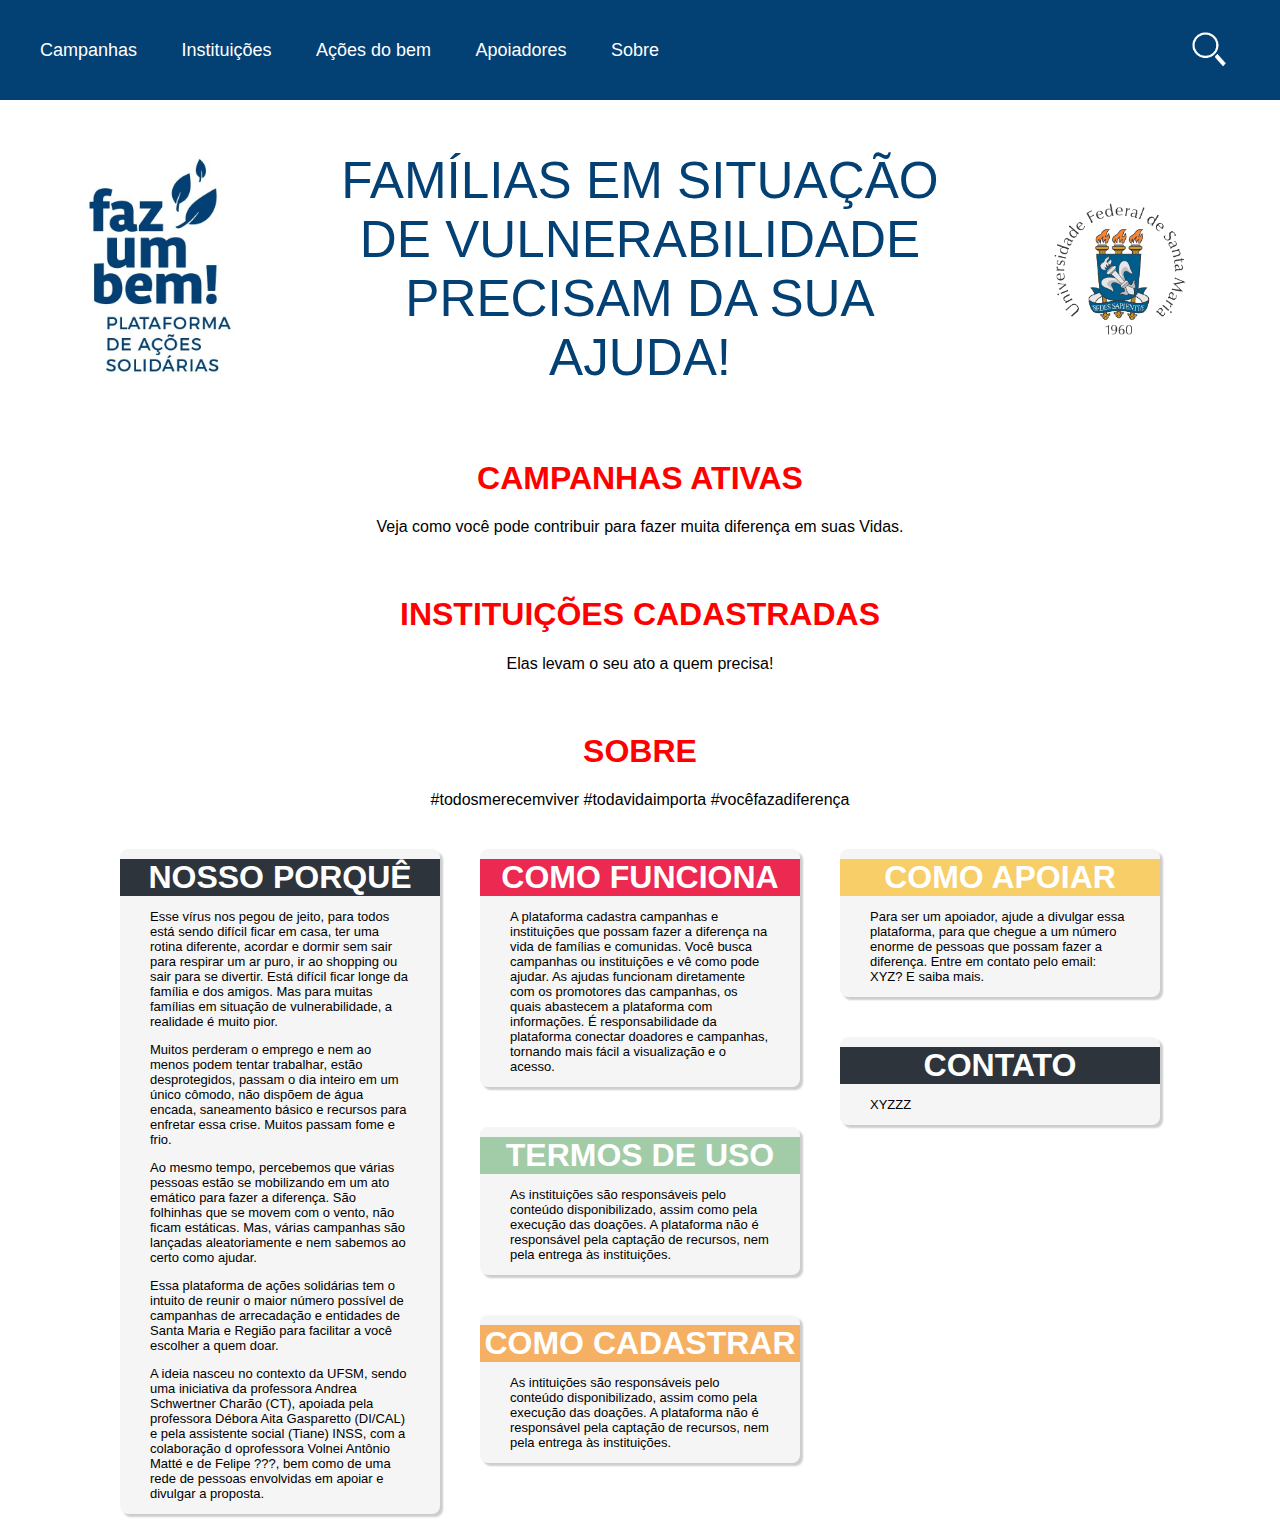
==== commit 87224037: "modal" ====
--- a/index.html
+++ b/index.html
@@ -64,7 +64,7 @@
         </div>
         <div id="grid-sobre" class="grid-sobre">
             <div class="card-sobre">
-                <h1 style="background-color: black">Nosso Porquê</h1>
+                <h1 style="background-color: #2e343b">Nosso Porquê</h1>
                 <p>Esse vírus nos pegou de jeito, para todos está sendo difícil ficar em casa, ter uma rotina diferente, 
                     acordar e dormir  sem sair para respirar um ar puro, ir ao shopping ou sair para se divertir. Está 
                     difícil ficar longe da família e dos amigos. Mas para muitas famílias em situação de vulnerabilidade, 
@@ -88,7 +88,7 @@
                 </p>
             </div>
             <div class="card-sobre">
-                <h1 style="background-color: orangered">Como funciona</h1>
+                <h1 style="background-color: #ec2950">Como funciona</h1>
                 <p>A plataforma cadastra campanhas e instituições que possam fazer a diferença na vida de famílias e comunidas. 
                     Você busca campanhas ou instituições e vê como pode ajudar. As ajudas funcionam diretamente com os promotores 
                     das campanhas, os quais abastecem a plataforma com informações. É responsabilidade da plataforma conectar doadores 
@@ -96,25 +96,25 @@
                 </p>
             </div>
             <div class="card-sobre">
-                <h1 style="background-color: lightgreen">Termos de Uso</h1>
+                <h1 style="background-color: #a2cca7">Termos de Uso</h1>
                 <p>As instituições são responsáveis pelo conteúdo disponibilizado, assim como pela execução das doações. 
                     A plataforma não é responsável pela captação de recursos, nem pela entrega às instituições.
                 </p>
             </div>
             <div class="card-sobre">
-                <h1 style="background-color: orange">Como cadastrar</h1>
+                <h1 style="background-color: #f6b064">Como cadastrar</h1>
                 <p>As intituições são responsáveis pelo conteúdo disponibilizado, assim como pela execução das doações. 
                     A plataforma não é responsável pela captação de recursos, nem pela entrega às instituições.
                 </p>
             </div>
             <div class="card-sobre">
-                <h1 style="background-color: yellow">Como Apoiar</h1>
+                <h1 style="background-color: #f7ce67">Como Apoiar</h1>
                 <p>Para ser um apoiador, ajude a divulgar essa plataforma, para que chegue a um número enorme 
                     de pessoas que possam fazer a diferença. Entre em contato pelo email: XYZ? E saiba mais.
                 </p>
             </div>
             <div class="card-sobre">
-                <h1 style="background-color: black">contato</h1>
+                <h1 style="background-color: #2e343b">contato</h1>
                 <p>XYZZZ</p>
             </div>
         </div>
--- a/index.css
+++ b/index.css
@@ -111,7 +111,7 @@
     height: 15px;
 }
 
-.modal {
+.modal-background {
     position: fixed;
     width: 100%;
     height: 100%;
@@ -121,20 +121,65 @@
     background-color: rgba(0, 0, 0, .8);
 }
 
+.modal {
+    position: absolute;
+    margin: auto;
+    left: 0;
+    right: 0;
+    top: 0;
+    bottom: 0;
+    max-width:960px;
+    max-height: 90%;
+    background-color: white;
+    border-radius: 8px;
+    z-index: 3;
+}
+
+.modal>.close-button {
+    background-image: url(images/close-black.png);
+}
+
 .modal-content {
-    position: absolute;
-    top: calc(50% - 200px);
-    left: calc(50% - 200px);
-    width: 400px;
-    height: 400px;
-    background-color: white;
-    border-radius: 8px;
-    z-index: 3;
-}
-
-.modal-content>.close-button {
-    background-image: url(images/close-black.png);
-}
+    display: flex;
+    flex-wrap: wrap;
+    flex-direction: column;
+    height: 90%;
+}
+
+.modal-content-header {
+    max-width: 320px;
+    color: rgb(128, 128, 128);
+    text-align: center;
+}
+
+.modal-content-header>h1{
+    font-size: large;
+}
+
+.modal-content-header>p{
+    font-size: medium;
+}
+
+.modal-content-header>img{
+    object-fit: cover;
+    border-radius: 8px;
+    width: 80%;
+    max-height: 300px;
+}
+
+.modal-content-card {
+    text-align: center;
+    border-radius: 8px;
+    margin: 20px;
+    box-shadow: 3px 3px 2px rgba(0, 0, 0, .2);
+    max-width: 320px;
+    background-color: rgb(245, 245, 245);
+}
+
+.modal-content-card>h1{
+    color: white;
+}
+
 
 .titulo {
     display: grid;
